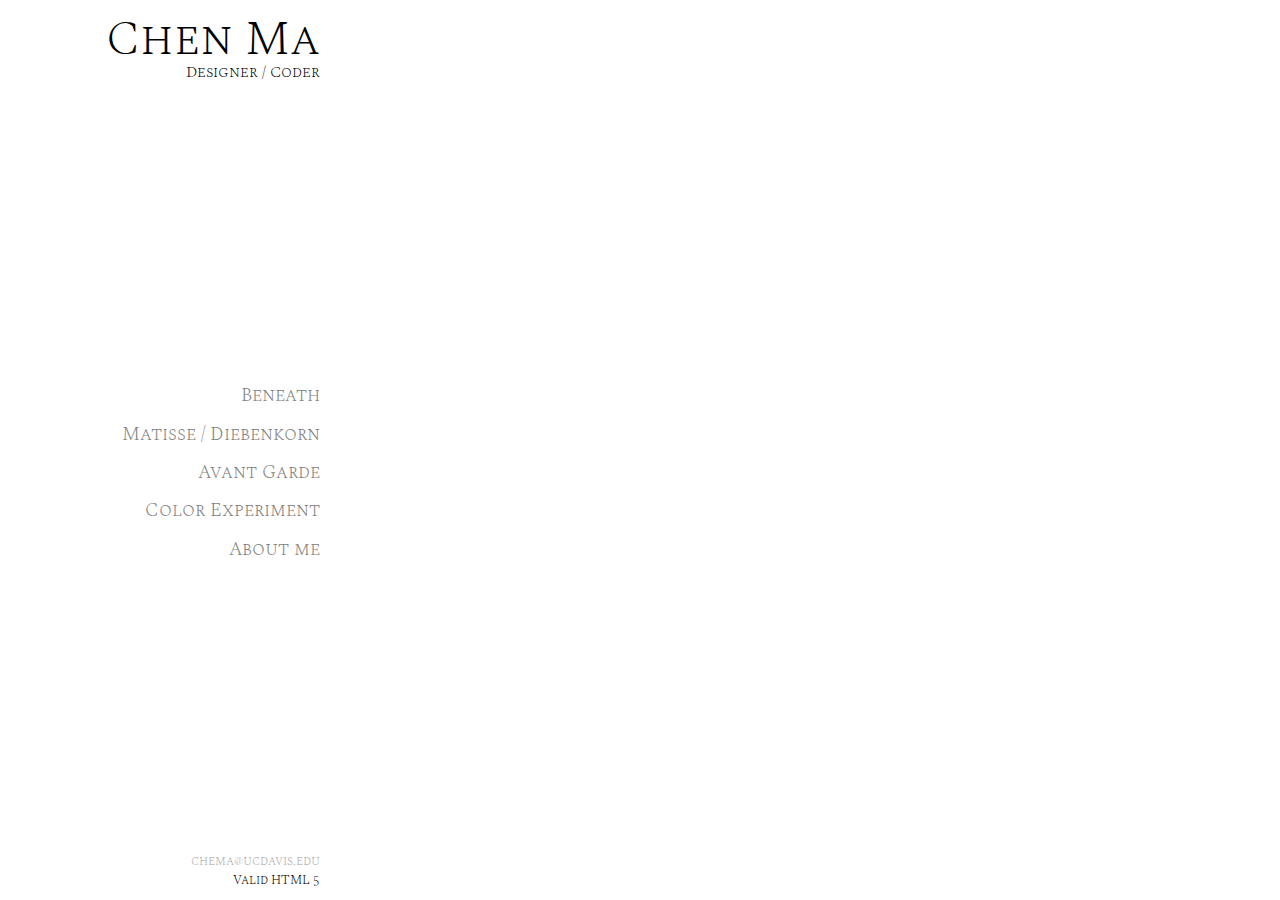
==== index.html @ eaa4d960 "init" ====
<!doctype html>
<html lang="en">
	<head>
		<meta charset="UTF-8">
		<meta name="viewport" content="width=device-width, initial-scale=1">
		<title>Chen Ma's Portfolio</title>
		<link rel="stylesheet" href="reset.css">
		<link rel="stylesheet" href="style.css">
	</head>

	<body>
		<div class="side">

			<a href="about.html">
				<header>
					<h1>Chen Ma</h1>
					<h2>Designer / Coder</h2>
				</header>
			</a>

			<div class="nav-bar">
				<nav>
					<ul>
						<li class="nav-item">
							<a href="proj1.html">Beneath</a>
							<div class="page" id="proj1"></div>
						</li>
						<li class="nav-item">
							<a href="proj2.html">Matisse / Diebenkorn</a>
							<div class="page" id="proj2"></div>
						</li>
						<li class="nav-item">
							<a href="proj3.html">Avant Garde</a>
							<div class="page" id="proj3"></div>
						</li>
						<li class="nav-item">
							<a href="proj4.html">Color Experiment</a>
							<div class="page" id="proj4"></div>
						</li>
						<li class="nav-item">
							<a href="about.html">About me</a>
							<div class="page" id="page"></div>
						</li>
					</ul>
				</nav>
			</div>


			<footer>
				<h2>chema@ucdavis.edu</h2>
				<a href="https://validator.w3.org/check?uri=referer">Valid HTML 5</a>
			</footer>

		</div>

		<div class="pic">
			<a href="works.html#work1">
				<div class="grid-pic" id="pic1"></div>
			</a>

			<a href="works.html#work2">
				<div class="grid-pic" id="pic2"></div>
			</a>

			<a href="works.html#work3">
				<div class="grid-pic" id="pic3"></div>
			</a>

			<a href="works.html#work4">
				<div class="grid-pic" id="pic4"></div>
			</a>
		</div>

	</body>
</html>
---- style.css ----
@import url('https://fonts.googleapis.com/css?family=Spectral+SC:300');

* {
  box-sizing: border-box;
}

body {
  font-family: 'Spectral SC', serif;
  font-style: normal;
  font-weight: 100;
  text-align: right;
  color: black;
  height: 100vh;
  width: 100vw;
}

a {
  text-decoration: none;
  color: grey;
}


.side {
  float: left;
  background-color: white;
  width: 30vw;
  height: 100%;
}

header {
  color: black;
  padding: 1em;
  padding-right: 5vw;
  height: 15vh;
  min-height: 80px;

}

header h1 {
  font-size: 300%;
}


nav {
  display: flex;
  flex-direction: column;
  height: 75vh;
  min-height: 220px;
  justify-content: center;
}

nav ul {
  padding-right: 5vw;
}

nav ul li {
}

nav ul li a{
  font-size: 120%;
  display: inline-block;
  padding-top: .5em;
  padding-bottom: .5em;
  margin: 0;
  width: 100%;
}

nav ul li a:hover{
  color: black;
  border-right: solid darkturquoise;
  padding-right: 1em;
  border-width: 3px;
}

nav ul li a + .page {
  position: fixed;
  top: 0;
  left: 30vw;
  width: 70vw;
  height: 100%;

  display: none;
}

nav ul li a:hover + .page
{
  display: unset;
  z-index: 1;
}

nav ul li a + #proj1
{
  background: url("img/sofa/beneath.jpg") no-repeat center;
  background-size: cover;
}

nav ul li a + #proj2
{
  background: url("img/moma/moma.jpg") no-repeat center;
  background-size: cover;
}

nav ul li a + #proj3
{
  background: url("img/avant/avant.jpg") no-repeat center;
  background-size: cover;
}

nav ul li a + #proj4
{
  background: url("img/color/color1.jpg") no-repeat center;
  background-size: cover;
}

nav ul li a + #page
{
  background: url("img/me.jpg") no-repeat center;
  background-size: cover;
}


footer {
  height: 10vh;
  min-height: 30px;
  position: relative;
  padding: 1em;
}

footer a {
  font-size: 80%;
  color: black;
  position: absolute;
  bottom: 1em; 
  right: 5vw;
}

footer h2 {
  font-size: 80%;
  color: darkgray;
  position: absolute;
  bottom: 2.5em; 
  right: 5vw;
}

.pic{
  float: left;
  width: 70vw;
  height: 100%;
}

.grid-pic{
  width: 50%;
  margin: 0;
  height: 50%;
  float: left;

  -webkit-filter: blur(0);
  filter: blur(0);
  -webkit-transition: .3s ease-in-out;
  transition: .3s ease-in-out;
}

.grid-pic:hover{
  -webkit-filter: blur(3px);
  filter: blur(3px);
}

#pic1{
  background: url("img/shoe.jpg") no-repeat center;
  background-size: cover;
}
#pic2{
  background: url("img/bird.jpg") no-repeat center;
  background-size: cover;
}
#pic3{
  background: url("img/hand.jpg") no-repeat center;
  background-size: cover;
}
#pic4{
  background: url("img/grey.jpg") no-repeat center;
  background-size: cover;
}

/**********/

@media screen and (max-width: 610px) {
  .side {
    width: 100vw;
    float: left;
    text-align: center;
  }

  nav ul li a + .page {
    position: relative;
  }

  nav ul li a:hover + .page
  {
    display: none;
  }

  a {
    width: 100vw;
  }

  nav ul li a:hover{
    color: black;
    border-right: none;
    padding-right: 0;
    border-width: 0;
  }

  footer a, footer h2 {
    position: relative;
    bottom: 0;
    right: 0;
  }

  .pic {
    display: none;
  }
}
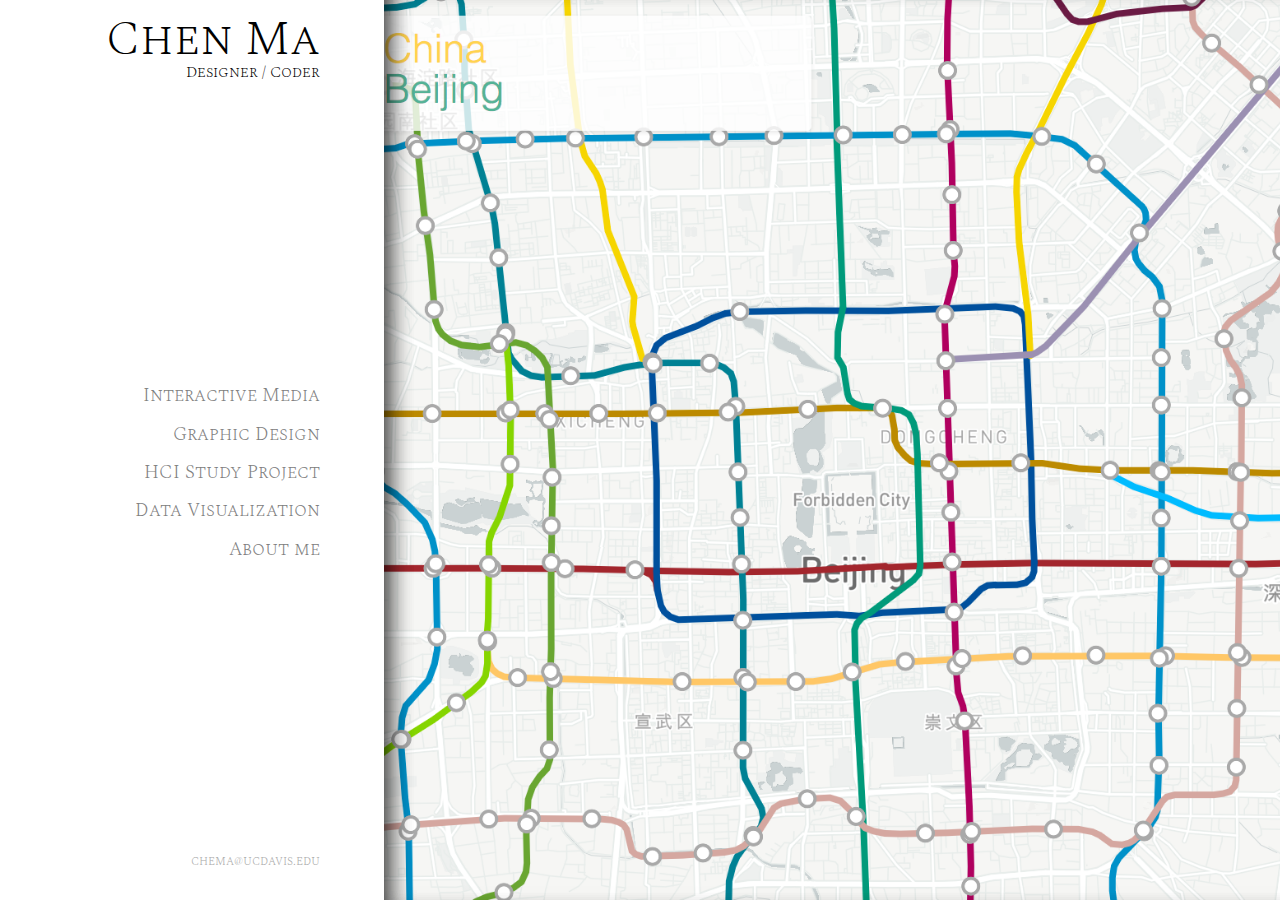
==== commit f769ac12: "finish" ====
--- a/index.html
+++ b/index.html
@@ -22,19 +22,19 @@
 				<nav>
 					<ul>
 						<li class="nav-item">
-							<a href="proj1.html">Beneath</a>
+							<a href="proj1.html">Interactive Media</a>
 							<div class="page" id="proj1"></div>
 						</li>
 						<li class="nav-item">
-							<a href="proj2.html">Matisse / Diebenkorn</a>
+							<a href="proj2.html">Graphic Design</a>
 							<div class="page" id="proj2"></div>
 						</li>
 						<li class="nav-item">
-							<a href="proj3.html">Avant Garde</a>
+							<a href="proj3.html">HCI Study Project</a>
 							<div class="page" id="proj3"></div>
 						</li>
 						<li class="nav-item">
-							<a href="proj4.html">Color Experiment</a>
+							<a href="proj4.html">Data Visualization</a>
 							<div class="page" id="proj4"></div>
 						</li>
 						<li class="nav-item">
@@ -48,27 +48,11 @@
 
 			<footer>
 				<h2>chema@ucdavis.edu</h2>
-				<a href="https://validator.w3.org/check?uri=referer">Valid HTML 5</a>
 			</footer>
 
 		</div>
 
 		<div class="pic">
-			<a href="works.html#work1">
-				<div class="grid-pic" id="pic1"></div>
-			</a>
-
-			<a href="works.html#work2">
-				<div class="grid-pic" id="pic2"></div>
-			</a>
-
-			<a href="works.html#work3">
-				<div class="grid-pic" id="pic3"></div>
-			</a>
-
-			<a href="works.html#work4">
-				<div class="grid-pic" id="pic4"></div>
-			</a>
 		</div>
 
 	</body>
--- a/style.css
+++ b/style.css
@@ -63,6 +63,7 @@
   padding-bottom: .5em;
   margin: 0;
   width: 100%;
+
 }
 
 nav ul li a:hover{
@@ -78,13 +79,14 @@
   left: 30vw;
   width: 70vw;
   height: 100%;
-
-  display: none;
+  z-index: -2;
+  -webkit-box-shadow: inset 23px 0px 26px -21px rgba(0,0,0,0.43);
+  -moz-box-shadow: inset 23px 0px 26px -21px rgba(0,0,0,0.43);
+  box-shadow: inset 23px 0px 26px -21px rgba(0,0,0,0.43);
 }
 
 nav ul li a:hover + .page
 {
-  display: unset;
   z-index: 1;
 }
 
@@ -102,13 +104,13 @@
 
 nav ul li a + #proj3
 {
-  background: url("img/avant/avant.jpg") no-repeat center;
+  background: url("img/lighthouse/lighthouse.png") no-repeat center;
   background-size: cover;
 }
 
 nav ul li a + #proj4
 {
-  background: url("img/color/color1.jpg") no-repeat center;
+  background: url("img/visual/cover.png") no-repeat center;
   background-size: cover;
 }
 
@@ -146,41 +148,13 @@
   float: left;
   width: 70vw;
   height: 100%;
+  background: url("img/me.jpg") no-repeat center;
+  background-size: cover;
+  -webkit-box-shadow: inset 23px 0px 26px -21px rgba(0,0,0,0.43);
+  -moz-box-shadow: inset 23px 0px 26px -21px rgba(0,0,0,0.43);
+  box-shadow: inset 23px 0px 26px -21px rgba(0,0,0,0.43);
 }
 
-.grid-pic{
-  width: 50%;
-  margin: 0;
-  height: 50%;
-  float: left;
-
-  -webkit-filter: blur(0);
-  filter: blur(0);
-  -webkit-transition: .3s ease-in-out;
-  transition: .3s ease-in-out;
-}
-
-.grid-pic:hover{
-  -webkit-filter: blur(3px);
-  filter: blur(3px);
-}
-
-#pic1{
-  background: url("img/shoe.jpg") no-repeat center;
-  background-size: cover;
-}
-#pic2{
-  background: url("img/bird.jpg") no-repeat center;
-  background-size: cover;
-}
-#pic3{
-  background: url("img/hand.jpg") no-repeat center;
-  background-size: cover;
-}
-#pic4{
-  background: url("img/grey.jpg") no-repeat center;
-  background-size: cover;
-}
 
 /**********/
 
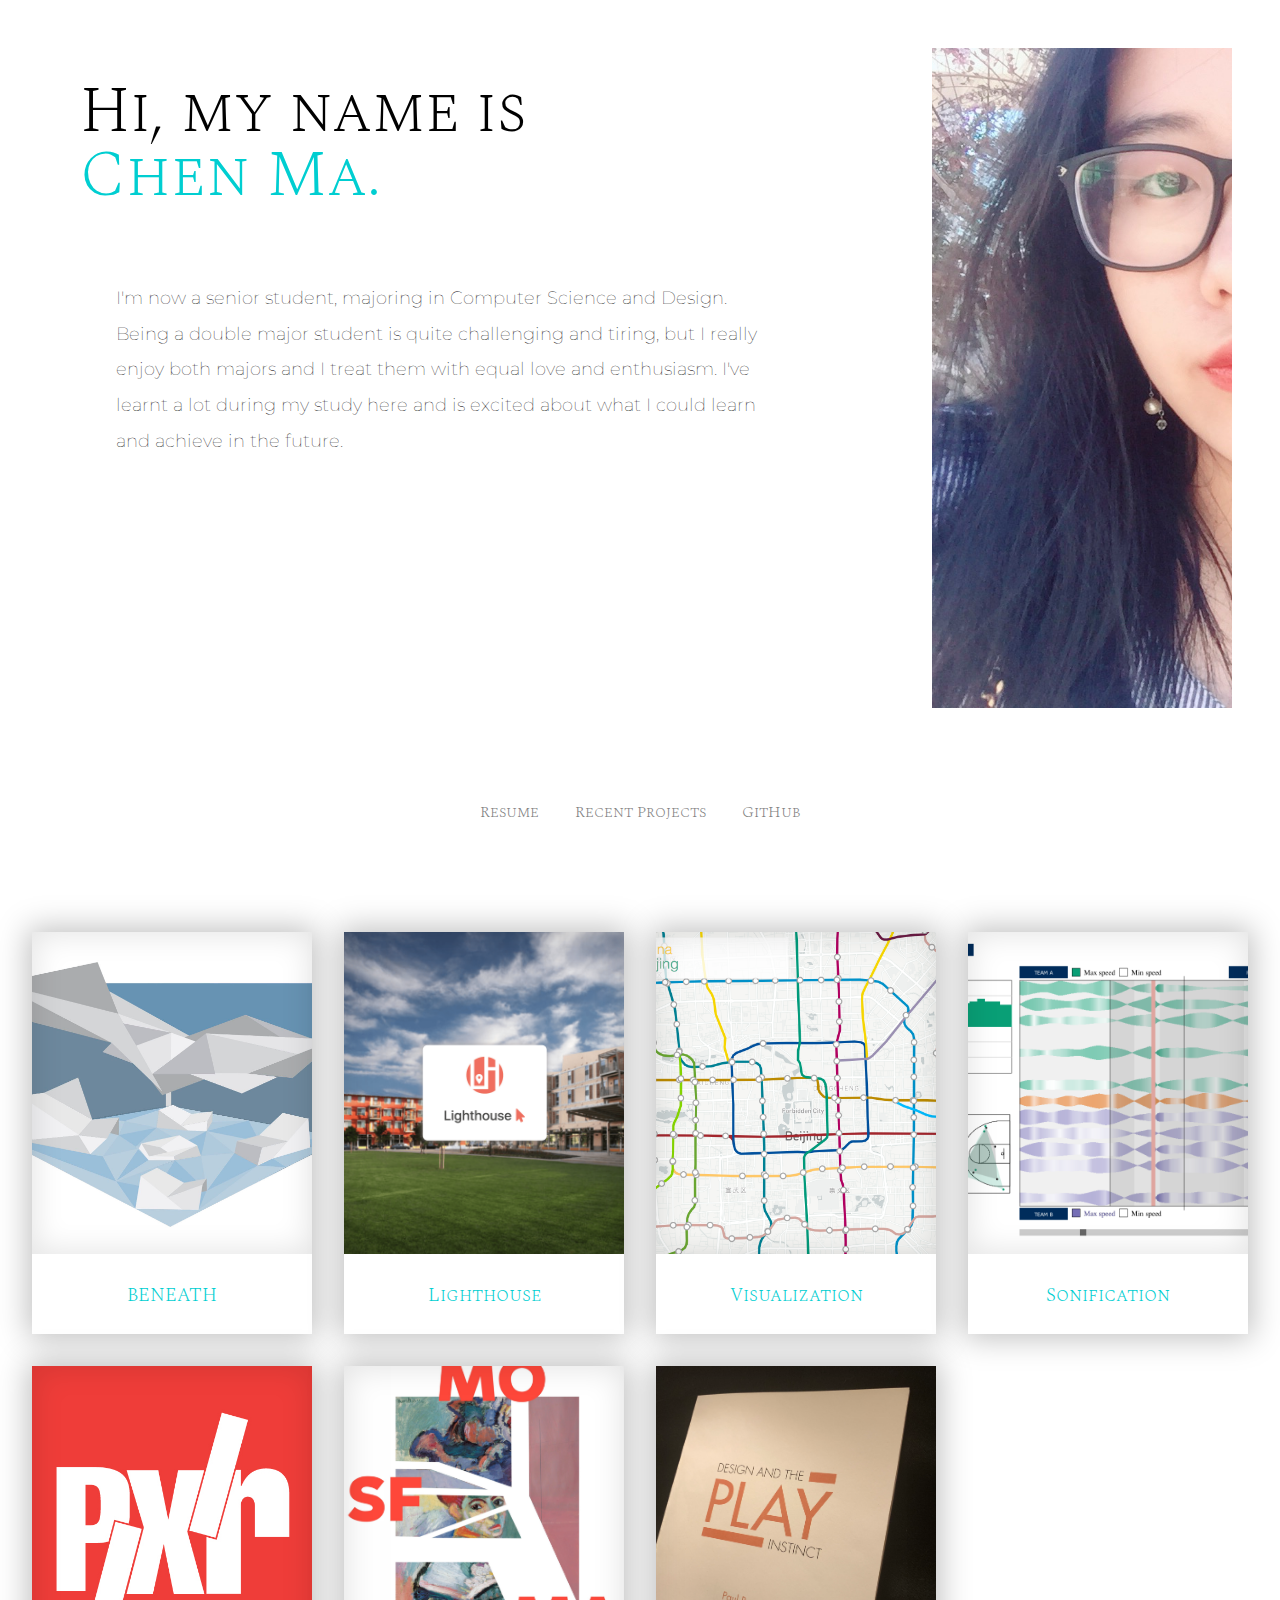
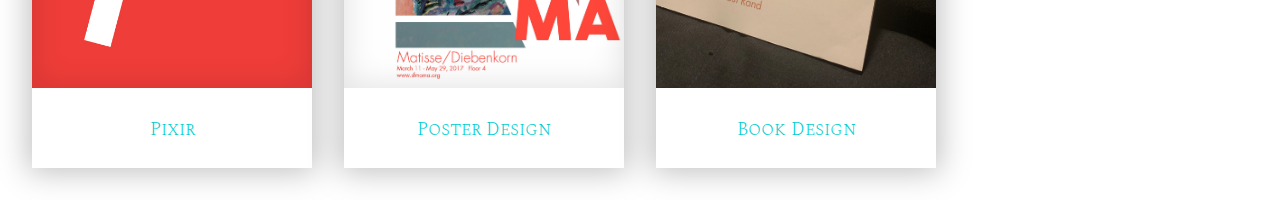
==== commit 9c055c92: "changes" ====
--- a/index.html
+++ b/index.html
@@ -5,55 +5,72 @@
 		<meta name="viewport" content="width=device-width, initial-scale=1">
 		<title>Chen Ma's Portfolio</title>
 		<link rel="stylesheet" href="reset.css">
-		<link rel="stylesheet" href="style.css">
+		<link rel="stylesheet" href="styles.css">
+		<link rel="stylesheet" href="https://use.fontawesome.com/releases/v5.8.1/css/all.css" integrity="sha384-50oBUHEmvpQ+1lW4y57PTFmhCaXp0ML5d60M1M7uH2+nqUivzIebhndOJK28anvf" crossorigin="anonymous">
+		<script src="https://code.jquery.com/jquery-1.12.4.min.js"></script>
 	</head>
 
 	<body>
-		<div class="side">
+		<section id="main" class="page">
+			<div id="myphoto"></div>
+			<section id="info">
+				<h1>Hi, my name is <br> <span style="color: darkturquoise">Chen Ma.</span></h1>
+				<p>I'm now a senior student, majoring in Computer Science and Design. Being a double major student is quite challenging and tiring, but I really enjoy both majors and I treat them with equal love and enthusiasm. I've learnt a lot during my study here and is excited about what I could learn and achieve in the future.</p>
+			</section>
+			<nav id="mainnav">
+			 	<a href="resume.pdf">Resume</a>
+			 	<a href="#projects">Recent Projects
+			 		<span class="next"><i class="fa fa-angle-down" aria-hidden="true"></i></span>
+			 	</a>
+				<a href="https://github.com/adiamoc">GitHub</a>
+			</nav>
+		</section>
 
-			<a href="about.html">
-				<header>
-					<h1>Chen Ma</h1>
-					<h2>Designer / Coder</h2>
-				</header>
+		<section id="projects">
+			<a href="beneath.html" id="p1" class="project">
+				<div id="p1_pic" class="proj_pic"></div>
+				<div class="proj_name">
+					<h2>BENEATH</h2>
+				</div>
 			</a>
+			<a href="lighthouse.html" id="p2" class="project">
+				<div id="p2_pic" class="proj_pic"></div>
+				<div class="proj_name">
+					<h2>Lighthouse</h2>
+				</div>
+			</a>
+			<a href="visual.html" id="p3" class="project">
+				<div id="p3_pic" class="proj_pic"></div>
+				<div class="proj_name">
+					<h2>Visualization</h2>
+				</div>
+			</a>
+			<a href="sonification.html" id="p4" class="project">
+				<div id="p4_pic" class="proj_pic"></div>
+				<div class="proj_name">
+					<h2>Sonification</h2>
+				</div>
+			</a>
+			<a href="pixir.html" id="p5" class="project">
+				<div id="p5_pic" class="proj_pic"></div>
+				<div class="proj_name">
+					<h2>Pixir</h2>
+				</div>
+			</a>
+			<a href="poster.html" id="p6" class="project">
+				<div id="p6_pic" class="proj_pic"></div>
+				<div class="proj_name">
+					<h2>Poster Design</h2>
+				</div>
+			</a>
+			<a href="book.html" id="p7" class="project">
+				<div id="p7_pic" class="proj_pic"></div>
+				<div class="proj_name">
+					<h2>Book Design</h2>
+				</div>
+			</a>
+		</section>
 
-			<div class="nav-bar">
-				<nav>
-					<ul>
-						<li class="nav-item">
-							<a href="proj1.html">Interactive Media</a>
-							<div class="page" id="proj1"></div>
-						</li>
-						<li class="nav-item">
-							<a href="proj2.html">Graphic Design</a>
-							<div class="page" id="proj2"></div>
-						</li>
-						<li class="nav-item">
-							<a href="proj3.html">HCI Study Project</a>
-							<div class="page" id="proj3"></div>
-						</li>
-						<li class="nav-item">
-							<a href="proj4.html">Data Visualization</a>
-							<div class="page" id="proj4"></div>
-						</li>
-						<li class="nav-item">
-							<a href="about.html">About me</a>
-							<div class="page" id="page"></div>
-						</li>
-					</ul>
-				</nav>
-			</div>
-
-
-			<footer>
-				<h2>chema@ucdavis.edu</h2>
-			</footer>
-
-		</div>
-
-		<div class="pic">
-		</div>
-
+		<script src="script.js"></script>
 	</body>
 </html>
--- a/styles.css
+++ b/styles.css
@@ -0,0 +1,319 @@
+@import url('https://fonts.googleapis.com/css?family=Spectral+SC:300');
+@import url('https://fonts.googleapis.com/css?family=Montserrat');
+
+* {
+  box-sizing: border-box;
+}
+
+a {
+  outline: 0;
+}
+
+body {
+  font-family: 'Spectral SC', serif;
+  font-style: normal;
+  font-weight: 100;
+  text-align: left;
+  color: black;
+  height: 100vh;
+  width: 100vw;
+  overflow-x: hidden;
+}
+
+a {
+  text-decoration: none;
+  color: darkturquoise;
+}
+
+#info {
+  padding: 2em;
+  width: calc(100vw - 300px - 12em);
+  height: calc(100vh - 15em);
+  position: relative;
+  top: 3em;
+  left: 3em;
+}
+
+h1 {
+  font-size: 5vw;
+}
+
+p {
+  font-family: 'Montserrat', sans-serif;
+  padding: 2em;
+  padding-top: 4em;
+  line-height: 2em;
+  font-size: 1.4vw;
+}
+#myphoto {
+  width: 300px;
+  height: calc(100vh - 15em);
+  background-image: url(img/me.jpg);
+  background-size: cover;
+  position: absolute;
+  right: 3em;
+  top: 3em;
+}
+
+#main {
+  width: 100vw;
+  height: 100vh;
+  background-color: white;
+}
+
+.next {
+  font-size: 1em;
+  position: relative;
+  top: 2em;
+  right: 5em;
+}
+
+.next:hover, a:hover {
+  color: darkturquoise;
+  cursor: pointer;
+}
+
+#projects {
+  min-width: 100vw;
+  min-height: 100vh;
+  color: darkturquoise;
+  display: grid;
+  grid-template-columns: repeat(4, 1fr);
+  grid-auto-rows: minmax(100px, auto);
+  grid-gap: 2em;
+
+  padding: 2em;
+}
+
+.project {
+  text-align: center;
+  font-size: 200;
+
+  background-color: white;
+
+  -webkit-box-shadow: 0px 0px 29px 4px rgba(0,0,0,0.25);
+  -moz-box-shadow: 0px 0px 29px 4px rgba(0,0,0,0.25);
+  box-shadow: 0px 0px 29px 4px rgba(0,0,0,0.25);
+}
+
+.proj_name {
+  width: 100%;
+  height: 20%;
+  display:flex;
+  align-items: center;
+  justify-content: center;
+}
+
+.project:hover {
+  cursor: pointer;
+  -webkit-box-shadow: 0px 0px 29px 4px rgba(0,0,0,0.4);
+  -moz-box-shadow: 0px 0px 29px 4px rgba(0,0,0,0.4);
+  box-shadow: 0px 0px 29px 4px rgba(0,0,0,0.4);
+}
+
+.project h2 {
+  height: 20%;
+  width: 100%;
+  font-size: 1.5vw;
+}
+
+.proj_pic {
+  width: 100%;
+  height: 80%;
+  -webkit-box-shadow: inset 0px 0px 29px 4px rgba(0,0,0,0.1);
+  -moz-box-shadow: inset 0px 0px 29px 4px rgba(0,0,0,0.1);
+  box-shadow: inset 0px 0px 29px 4px rgba(0,0,0,0.1);
+}
+
+#p1 {
+  grid-column: 1;
+  grid-row: 1;
+}
+#p1_pic {
+  background: url("img/sofa/beneath.jpg") no-repeat center;
+  background-size: cover;
+}
+
+#p2 {
+  grid-column: 2;
+  grid-row: 1;
+}
+#p2_pic {
+  background: url("img/lighthouse/lighthouse.png") no-repeat center;
+  background-size: cover;
+}
+
+#p3 {
+  grid-column: 3;
+  grid-row: 1;
+}
+#p3_pic {
+  background: url("img/visual/cover.png") no-repeat center;
+  background-size: cover;
+}
+
+#p4 {
+  grid-column: 4;
+  grid-row: 1;
+}
+#p4_pic {
+  background: url("img/visual/vidi_sound.png") no-repeat center;
+  background-size: cover;
+}
+
+#p5 {
+  grid-column: 1;
+  grid-row: 2;
+}
+
+#p5_pic {
+  background: url("img/pixir/logo.jpg") no-repeat center;
+  background-size: cover;
+}
+
+#p6 {
+  grid-column: 2;
+  grid-row: 2;
+}
+
+#p6_pic {
+  background: url("img/moma/moma.jpg") no-repeat center;
+  background-size: cover;
+}
+
+#p7 {
+  grid-column: 3;
+  grid-row: 2;
+}
+
+#p7_pic {
+  background: url("img/book/cover.jpg") no-repeat center;
+  background-size: cover;
+}
+
+#mainnav {
+  background-color: white;
+  text-align: center;
+  padding: 2em;
+  position: absolute;
+  bottom: 3em;
+  width: 100vw;
+}
+
+#mainnav a {
+  padding: 1em;
+  text-decoration: none;
+  color: grey;
+}
+
+#mainnav a:hover {
+  padding: 1em;
+  text-decoration: none;
+  color: darkturquoise;
+}
+
+footer {
+  height: 10vh;
+  min-height: 30px;
+  position: relative;
+  padding: 1em;
+}
+
+footer a {
+  font-size: 80%;
+  color: black;
+  position: absolute;
+  bottom: 1em; 
+  right: 5vw;
+}
+
+footer h2 {
+  font-size: 80%;
+  color: darkgray;
+  position: absolute;
+  bottom: 2.5em; 
+  right: 5vw;
+}
+
+
+
+/**********/
+
+@media screen and (max-width: 768px) {
+  p {
+    display: none;
+  }
+
+  #myphoto {
+    width: calc(100vw);
+    height: calc(100vh - 10em);
+    background-image: url(img/me.jpg);
+    background-size: cover;
+    position: absolute;
+    top: 0em;
+    right: 0em;
+    margin: auto;
+  }
+  #info {
+    padding: 2em;
+    width: calc(100vw - 12em);
+  }
+  h1 {
+    position: absolute;
+    bottom: 1em;
+    left: .5em;
+    background-color: white;
+    padding: .5em;
+  }
+  #mainnav a {
+    font-size: 0.8em;
+  }
+  #projects {
+    grid-auto-columns: minmax(100px, auto);
+    grid-auto-rows: minmax(100px, auto);
+  }
+
+  .project {
+    width: calc(100vw - 4em);
+    height: calc(100vh - 4em);
+  }
+
+  .project h2 {
+    font-size: 1em;
+  }
+
+  #p1 {
+    grid-column: 1;
+    grid-row: 1;
+  }
+
+  #p2 {
+    grid-column: 1;
+    grid-row: 2;
+  }
+
+  #p3 {
+    grid-column: 1;
+    grid-row: 3;
+  }
+
+  #p4 {
+    grid-column: 1;
+    grid-row: 4;
+  }
+
+  #p5 {
+    grid-column: 1;
+    grid-row: 5;
+  }
+
+  #p6 {
+    grid-column: 1;
+    grid-row: 6;
+  }
+
+  #p7 {
+    grid-column: 1;
+    grid-row: 7;
+  }
+}
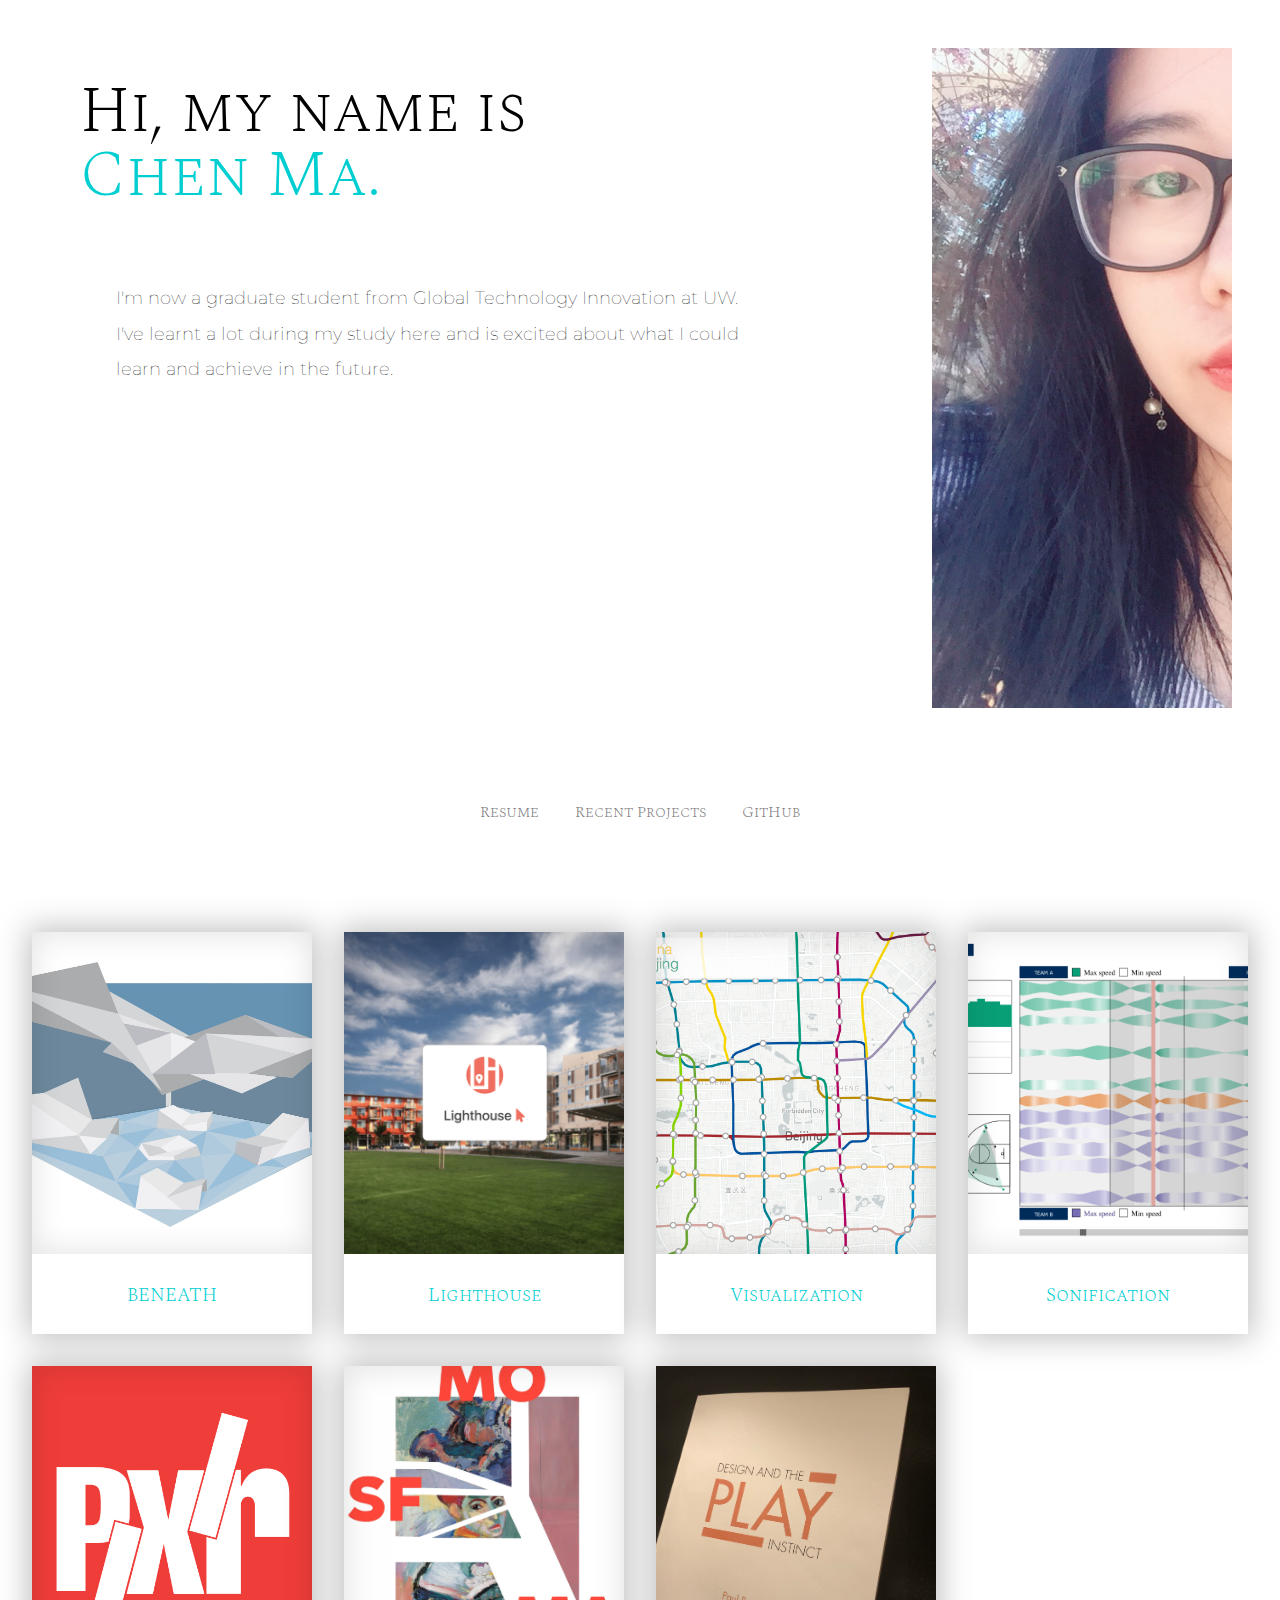
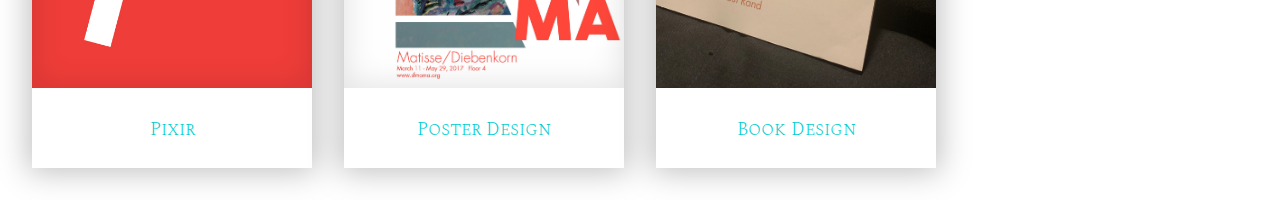
==== commit 56ede7fa: "Update index.html" ====
--- a/index.html
+++ b/index.html
@@ -15,7 +15,7 @@
 			<div id="myphoto"></div>
 			<section id="info">
 				<h1>Hi, my name is <br> <span style="color: darkturquoise">Chen Ma.</span></h1>
-				<p>I'm now a senior student, majoring in Computer Science and Design. Being a double major student is quite challenging and tiring, but I really enjoy both majors and I treat them with equal love and enthusiasm. I've learnt a lot during my study here and is excited about what I could learn and achieve in the future.</p>
+				<p>I'm now a graduate student from Global Technology Innovation at UW. I've learnt a lot during my study here and is excited about what I could learn and achieve in the future.</p>
 			</section>
 			<nav id="mainnav">
 			 	<a href="resume.pdf">Resume</a>
--- a/styles.css
+++ b/styles.css
@@ -260,11 +260,15 @@
   }
   h1 {
     position: absolute;
-    bottom: 1em;
+    bottom: 3em;
     left: .5em;
     background-color: white;
     padding: .5em;
   }
+  #mainnav {
+    height: 10em;
+    line-height: 10em;
+  }
   #mainnav a {
     font-size: 0.8em;
   }
